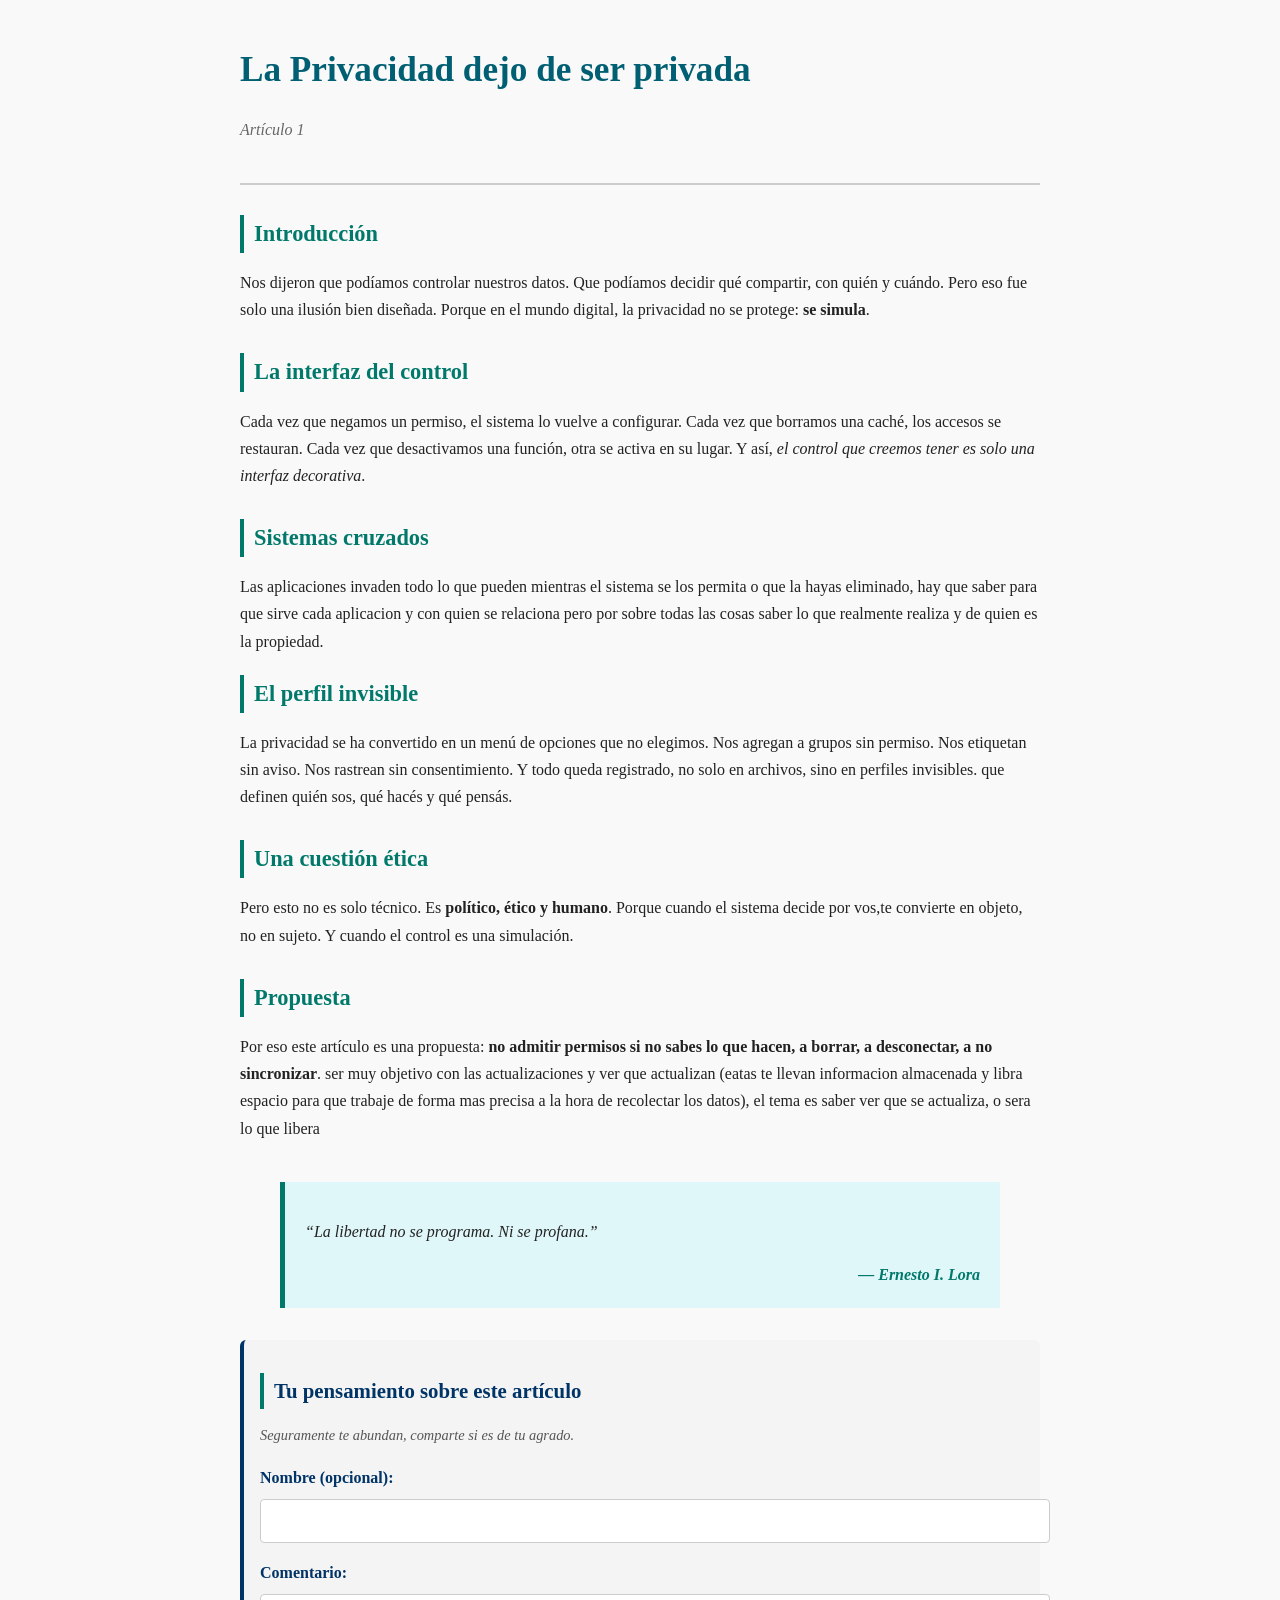
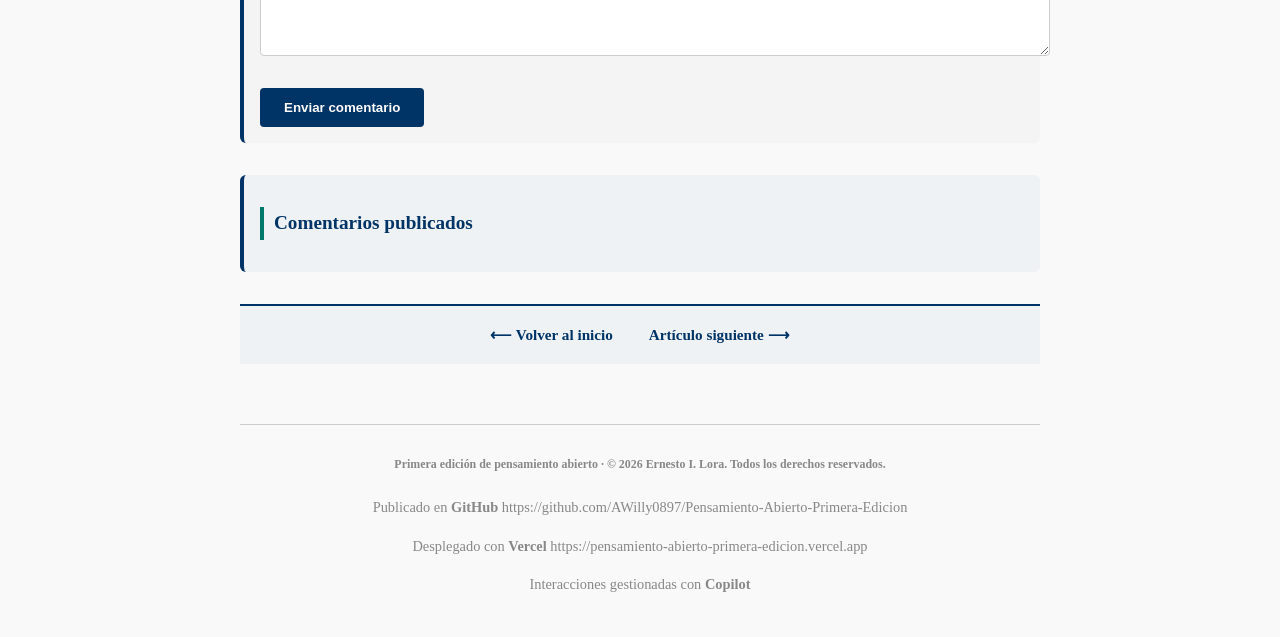
==== articulos/articulo1.html @ 7885b093 "Primer commit" ====
<!DOCTYPE html>
<html lang="es">

<head>
  <meta charset="UTF-8">
  <meta name="viewport" content="width=device-width, initial-scale=1.0">
  <title>La Privacidad se encuentra perdida</title>

  <link rel="stylesheet" href="estilo.css">
  <link rel="stylesheet" href="../css/formulario.css">
  <link rel="stylesheet" href="../css/comentarios-publicados.css">
  <link rel="icon" href="../Favicon.ico" type="image/x-icon">

  <!-- Metadatos Open Graph -->
  <meta property="og:title" content="La Privacidad se encuentra perdida">
  <meta property="og:description" content="El Aguila avista la ilusión, Un control perdido, Las condiciones que la tecgnologia te impone.">
  <meta property="og:image" content="https://pensamiento-abierto-primera-edicion.vercel.app/img/calva2.jpg">
  <meta property="og:url" content="https://pensamiento-abierto-primera-edicion.vercel.app/articulos/articulo1.html">
  <meta property="og:type" content="article">
</head>

<body>

  <header role="banner" aria-label="Encabezado principal del artículo">
    <h1>La Privacidad dejo de ser privada</h1>
    <p class="articulo" aria-label="Número de artículo">Artículo 1</p>
  </header>

  <main role="main" aria-label="Contenido principal del artículo">

    <article>
      
    <section aria-labelledby="intro">
      <h2 id="intro">Introducción</h2>
      <p>Nos dijeron que podíamos controlar nuestros datos. Que podíamos decidir qué compartir, con quién y cuándo. Pero eso fue solo una ilusión bien diseñada. 
        Porque en el mundo digital, la privacidad no se protege: <strong>se simula</strong>.</p>
    </section>

    <section aria-labelledby="interfaz">
      <h2 id="interfaz">La interfaz del control</h2>
      <p>Cada vez que negamos un permiso, el sistema lo vuelve a configurar. Cada vez que borramos una caché, los accesos se restauran. Cada vez que desactivamos una función, 
        otra se activa en su lugar. Y así, <em>el control que creemos tener es solo una interfaz decorativa</em>.</p>
    </section>

    <section aria-labelledby="sistemas">
      <h2 id="sistemas">Sistemas cruzados</h2>
      <p>Las aplicaciones invaden todo lo que pueden mientras el sistema se los permita o que la hayas eliminado, hay que saber para que sirve cada aplicacion y 
        con quien se relaciona pero por sobre todas las cosas saber lo que realmente realiza y de quien es la propiedad.</p> 

    <section aria-labelledby="perfil">
      <h2 id="perfil">El perfil invisible</h2>
      <p>La privacidad se ha convertido en un menú de opciones que no elegimos. Nos agregan a grupos sin permiso. Nos etiquetan sin aviso. Nos rastrean sin consentimiento. 
        Y todo queda registrado, no solo en archivos, sino en perfiles invisibles. que definen quién sos, qué hacés y qué pensás.</p>
    </section>

    <section aria-labelledby="etica">
      <h2 id="etica">Una cuestión ética</h2>
      <p>Pero esto no es solo técnico. Es <strong>político, ético y humano</strong>. Porque cuando el sistema decide por vos,te convierte en objeto, no en sujeto. 
        Y cuando el control es una simulación.</p>
    </section>

    <section aria-labelledby="propuesta">
      <h2 id="propuesta">Propuesta</h2>
      <p>Por eso este artículo es una propuesta: <strong>no admitir permisos si no sabes lo que hacen, a borrar, a desconectar, a no sincronizar</strong>. 
        ser muy objetivo con las actualizaciones y ver que actualizan (eatas te llevan informacion almacenada y libra espacio para que trabaje de forma mas precisa 
        a la hora de recolectar los datos), el tema es saber ver que se actualiza, o sera lo que libera</p>
    </section>

    </article>
    
    <blockquote aria-label="Cita destacada">
      <p>“La libertad no se programa. Ni se profana.”</p>
      <cite class="firma">— Ernesto I. Lora</cite>
    </blockquote>
    
  </main>

  <!-- Incluir formulario -->
  <div id="bloque-formulario"></div>

  <!-- Comentarios publicados -->
  <section id="comentarios-publicados" class="comentarios-publicados">
    <h2>Comentarios publicados</h2>
    <ul id="lista-publicados"></ul>
  </section>

  <nav class="navegacion-articulos" role="navigation" aria-label="Navegación entre artículos">
    <ul>
      <li>
        <a href="../index.html" aria-label="Ir al inicio">⟵ Volver al inicio</a>
      </li>
      <li>
        <a href="articulo2.html" aria-label="Ir al artículo siguiente">Artículo siguiente ⟶</a>
      </li>
    </ul>
  </nav>

  <!-- Footer -->
  <div id="bloque-footer"></div>

  <!-- Scripts -->
  <script src="../js/comentarios.js"></script>
  <script src="../script.js"></script>
  <script>
    // Cargar el formulario y el footer como componentes
    fetch("../componentes/formulario-comentario.html")
      .then(res => res.text())
      .then(html => {
        document.getElementById("bloque-formulario").innerHTML = html;
      });

    fetch("../componentes/footer.html")
      .then(res => res.text())
      .then(html => {
        document.getElementById("bloque-footer").innerHTML = html;
      });
  </script>
</body>
</html>
---- articulos/estilo.css ----
/* Fuente y estructura general */
body {
  font-family: 'Georgia', serif;
  background-color: #f9f9f9;
  color: #222;
  margin: 40px auto;
  max-width: 800px;
  line-height: 1.7;
  padding: 0 20px;
}

/* Encabezado */
header[role="banner"] {
  border-bottom: 2px solid #ccc;
  padding-bottom: 10px;
  margin-bottom: 30px;
}

header h1 {
  color: #005f73;
  font-size: 2.2em;
  margin-bottom: 0;
}

.articulo {
  font-style: italic;
  color: #666;
  margin-bottom: 30px;
}

/* Navegación (si se usa) */
nav[role="navigation"] {
  margin-bottom: 20px;
  font-size: 0.95em;
}

/* Contenido principal */
main[role="main"] {
  outline: none;
}

section {
  margin-bottom: 30px;
}

section h2 {
  font-size: 1.4em;
  color: #00796b;
  margin-bottom: 10px;
  border-left: 4px solid #00796b;
  padding-left: 10px;
}

section p {
  margin-bottom: 20px;
}

/* Cita destacada */
blockquote[aria-label] {
  margin-top: 40px;
  padding: 20px;
  background-color: #e0f7fa;
  border-left: 5px solid #00796b;
  font-style: italic;
}

.firma {
  display: block;
  margin-top: 10px;
  text-align: right;
  font-weight: bold;
  color: #00796b;
}

/* Bloque de navegación entre artículos */
.navegacion-articulos {
  margin-top: 2rem;
  padding: 1rem;
  background-color: #eef2f5;   /* Fondo suave para diferenciarlo */
  border-top: 2px solid #003366; /* Línea superior para separar visualmente */
  text-align: center;
}

.navegacion-articulos ul {
  list-style: none;   /* Quitar viñetas */
  padding: 0;
  margin: 0;
}

.navegacion-articulos li {
  display: inline-block; /* Enlaces en línea */
  margin: 0 1rem;
}

.navegacion-articulos a {
  color: #003366;          /* Color sobrio y consistente */
  font-weight: bold;       /* Resaltar enlaces */
  text-decoration: none;   /* Sin subrayado por defecto */
}

.navegacion-articulos a:hover,
.navegacion-articulos a:focus {
  text-decoration: underline;          /* Subrayado al pasar o enfocar */
  outline: 2px dashed #005f73;         /* Contorno accesible para teclado */
  outline-offset: 4px;
}


/* Pie de página */
footer[role="contentinfo"] {
  margin-top: 60px;
  font-size: 0.9em;
  color: #888;
  text-align: center;
  border-top: 1px solid #ccc;
  padding-top: 10px;
}

/* Accesibilidad: foco visible para navegación por teclado */
:focus {
  outline: 2px dashed #005f73;
  outline-offset: 4px;
}

/* Mejora de contraste para enlaces */
a {
  color: #005f73;
  text-decoration: underline;
}

a:focus,
a:hover {
  background-color: #dff0f2;
}

/* Compatibilidad con lectores de pantalla */
[aria-label] {
  position: relative;
}

/* Evitar que aria-hidden afecte visualmente */
[aria-hidden="true"] {
  visibility: hidden;
}
---- css/formulario.css ----
.formulario-testimonial {
  margin-top: 2rem;
  padding: 1rem;
  background-color: #f4f4f4;
  border-left: 4px solid #003366;
  border-radius: 6px;
}

.formulario-testimonial h2 {
  font-size: 1.3rem;
  color: #003366;
  margin-bottom: 0.5rem;
}

.intro-formulario,
.nota-etica {
  font-size: 0.9rem;
  color: #555;
  margin-bottom: 1rem;
  font-style: italic;
}

form label {
  display: block;
  margin-top: 1rem;
  font-weight: bold;
  color: #003366;
}

form input,
form textarea {
  width: 100%;
  padding: 0.75rem;
  margin-top: 0.5rem;
  border: 1px solid #ccc;
  border-radius: 4px;
  font-family: 'Georgia', serif;
  font-size: 1rem;
}

form button {
  margin-top: 1.5rem;
  padding: 0.75rem 1.5rem;
  background-color: #003366;
  color: #fff;
  border: none;
  border-radius: 4px;
  font-weight: bold;
  cursor: pointer;
}

form button:hover {
  background-color: #0055aa;
}
---- css/comentarios-publicados.css ----
.comentarios-publicados {
  margin-top: 2rem;
  padding: 1rem;
  background-color: #eef2f5;
  border-left: 4px solid #003366;
  border-radius: 6px;
}

.comentarios-publicados h2 {
  font-size: 1.2rem;
  color: #003366;
  margin-bottom: 1rem;
}

.comentarios-publicados ul {
  list-style: none;
  padding: 0;
}

.comentarios-publicados li {
  margin-bottom: 1.5rem;
  padding-bottom: 1rem;
  border-bottom: 1px solid #ccc;
}
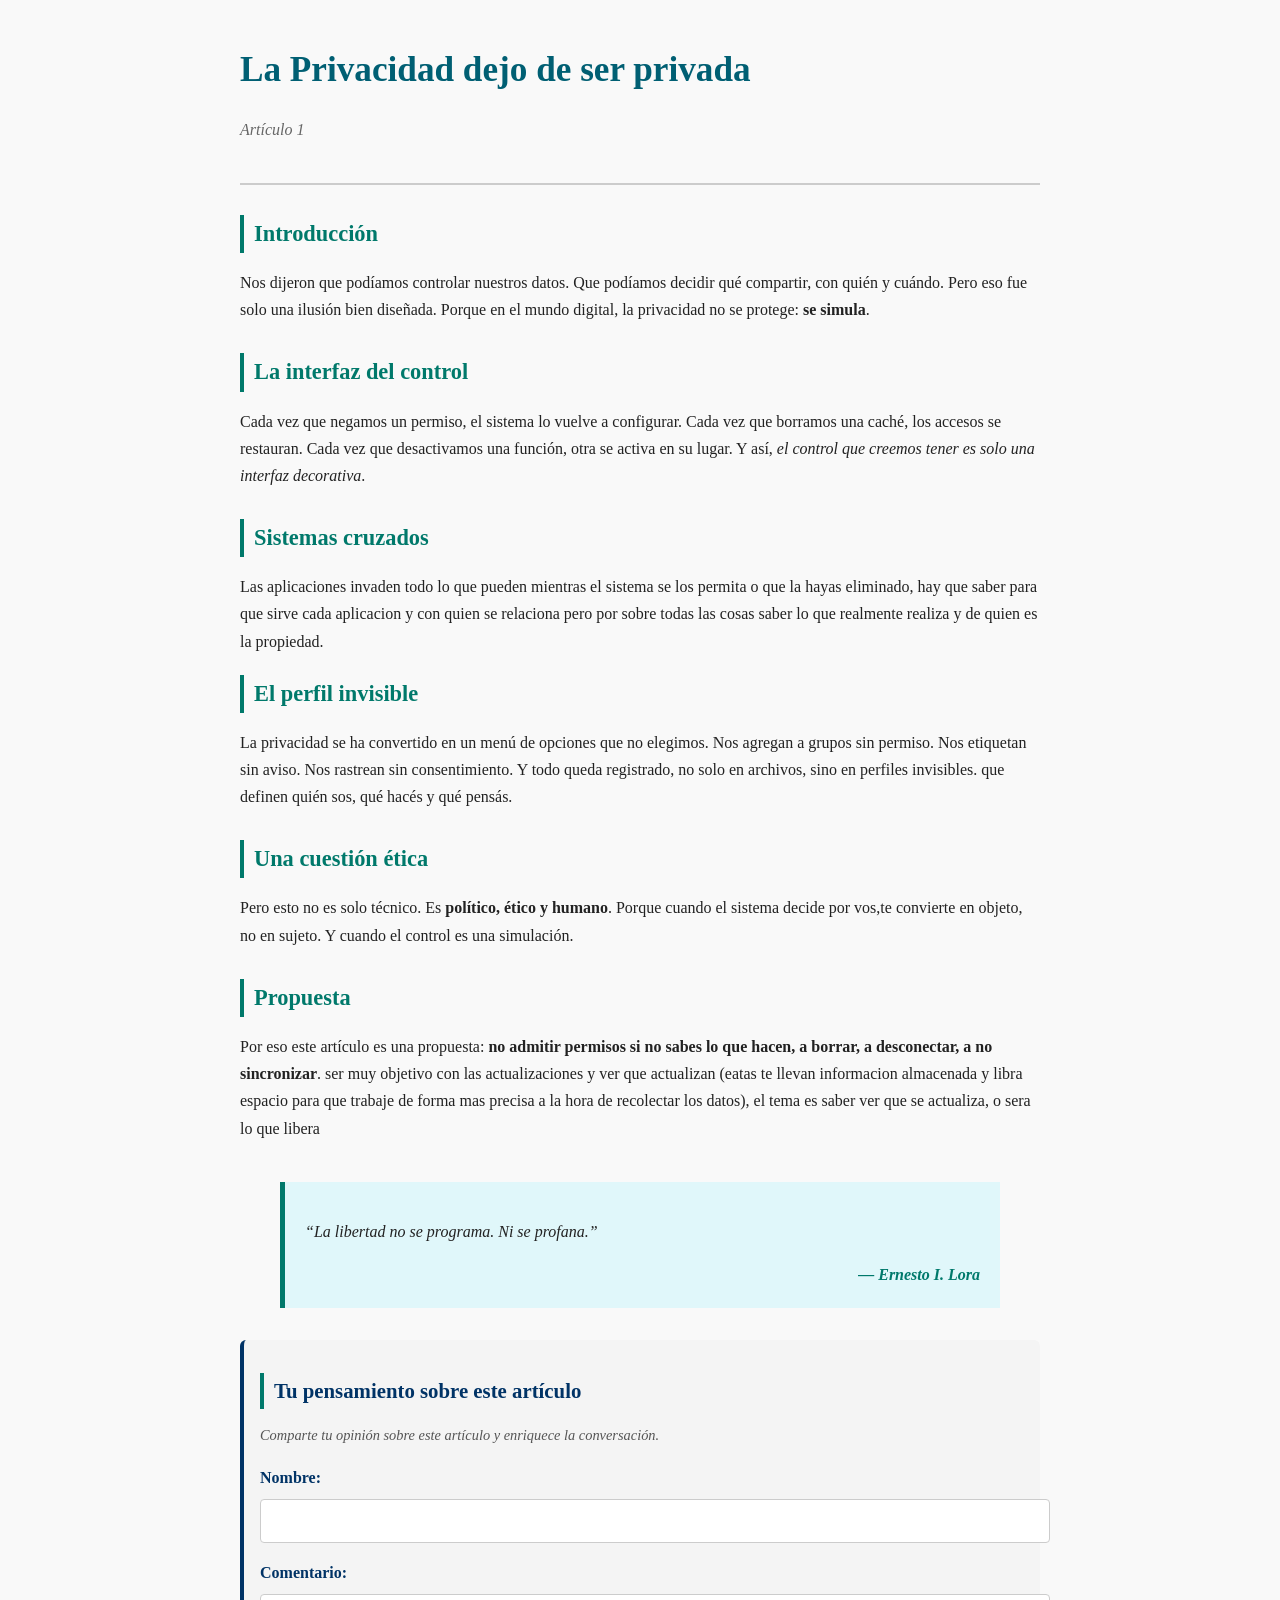
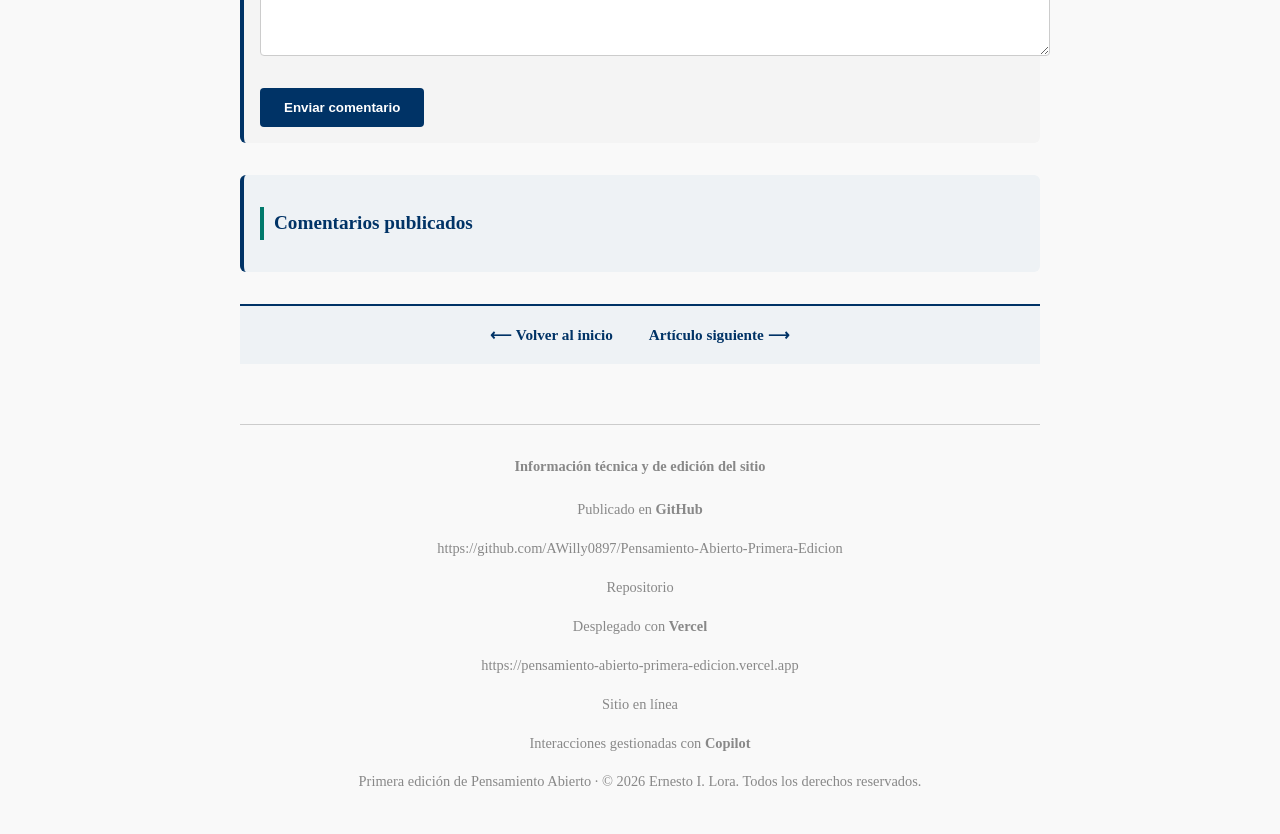
==== commit 60c3c2be: "sin script de carga" ====
--- a/articulos/articulo1.html
+++ b/articulos/articulo1.html
@@ -100,7 +100,6 @@
 
   <!-- Scripts -->
   <script src="../js/comentarios.js"></script>
-  <script src="../script.js"></script>
   <script>
     // Cargar el formulario y el footer como componentes
     fetch("../componentes/formulario-comentario.html")
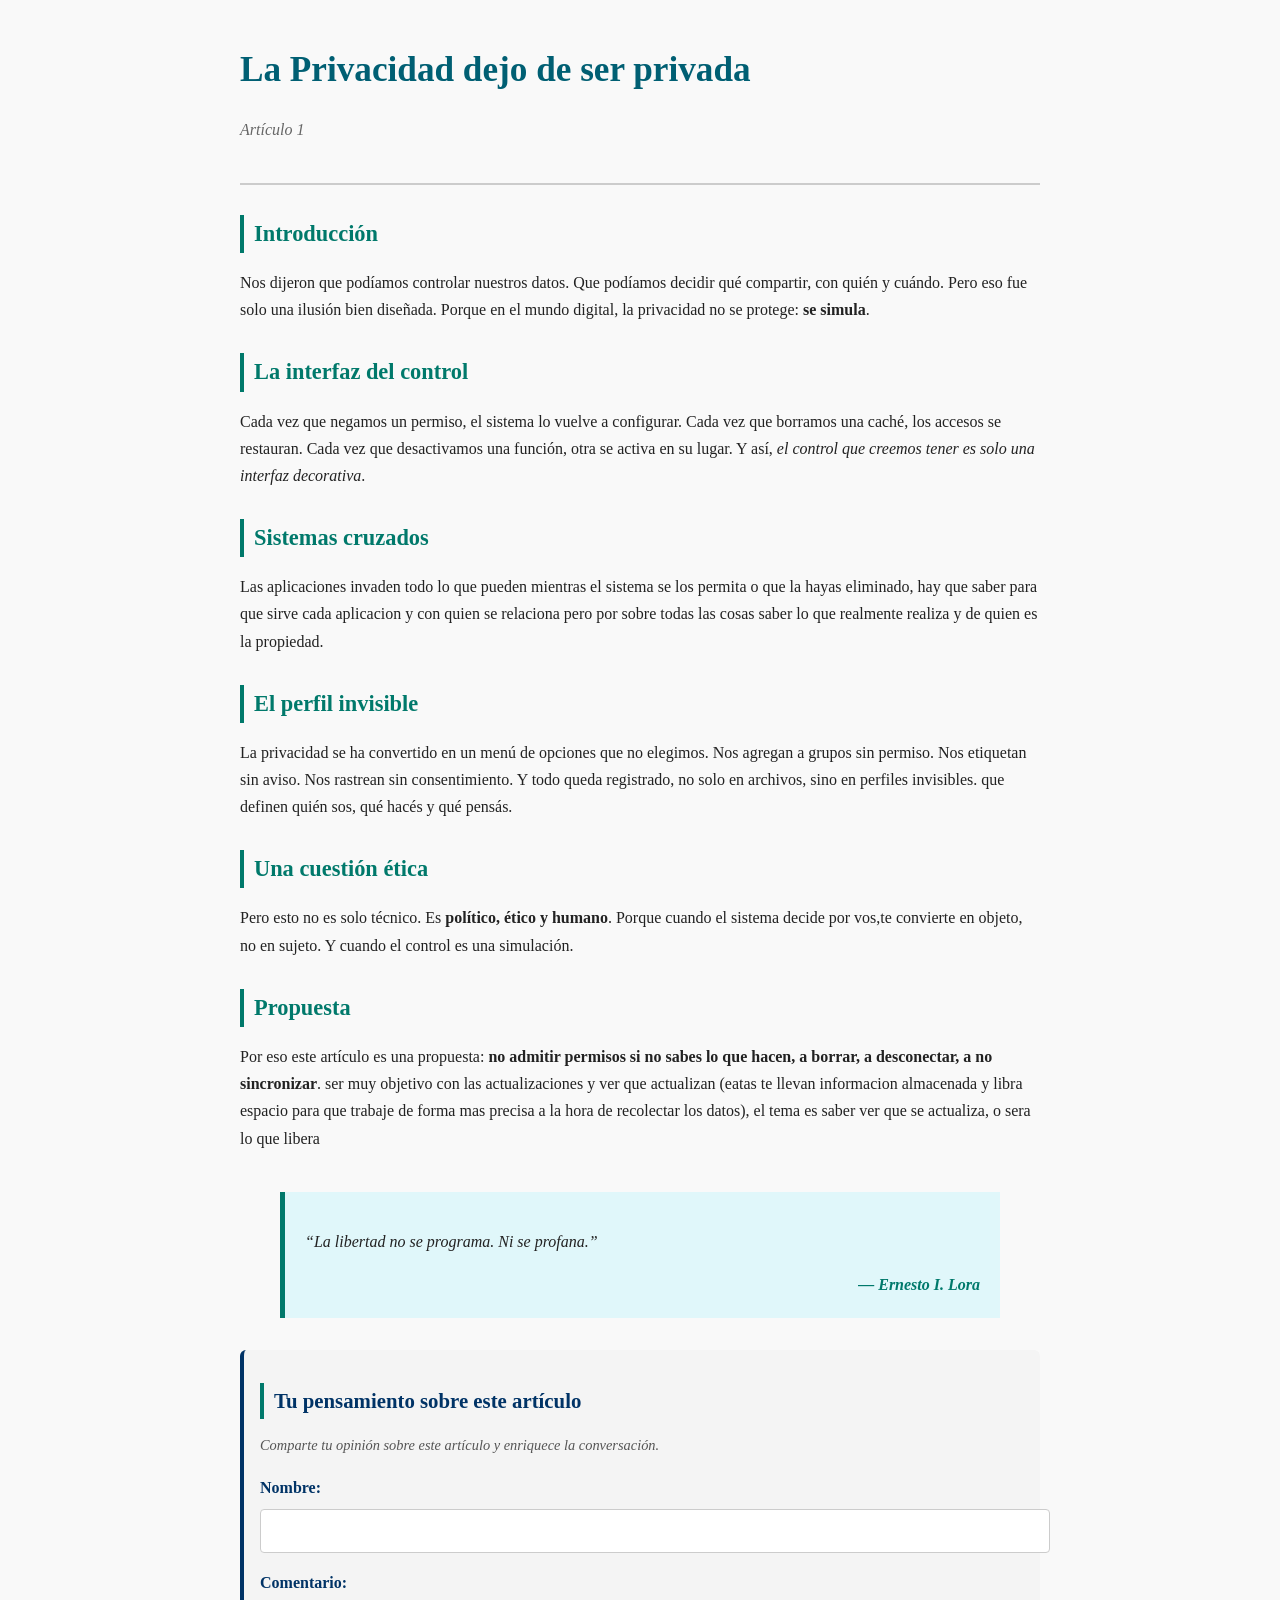
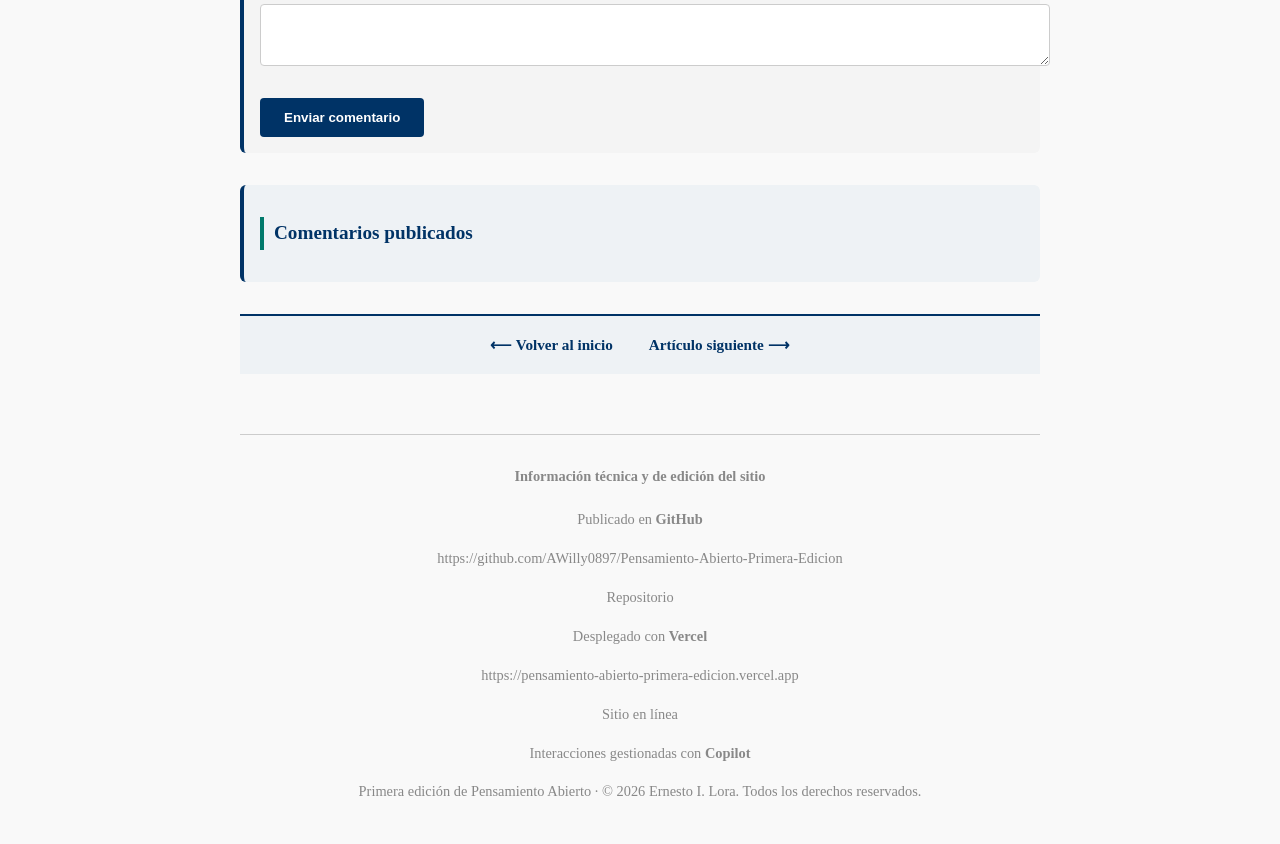
==== commit 39f7c074: "Cambios.md,art1" ====
--- a/articulos/articulo1.html
+++ b/articulos/articulo1.html
@@ -9,7 +9,7 @@
   <link rel="stylesheet" href="estilo.css">
   <link rel="stylesheet" href="../css/formulario.css">
   <link rel="stylesheet" href="../css/comentarios-publicados.css">
-  <link rel="icon" href="../Favicon.ico" type="image/x-icon">
+  <link rel="icon" href="../favicon.ico" type="image/x-icon">
 
   <!-- Metadatos Open Graph -->
   <meta property="og:title" content="La Privacidad se encuentra perdida">
@@ -46,7 +46,7 @@
       <h2 id="sistemas">Sistemas cruzados</h2>
       <p>Las aplicaciones invaden todo lo que pueden mientras el sistema se los permita o que la hayas eliminado, hay que saber para que sirve cada aplicacion y 
         con quien se relaciona pero por sobre todas las cosas saber lo que realmente realiza y de quien es la propiedad.</p> 
-
+    </section>
     <section aria-labelledby="perfil">
       <h2 id="perfil">El perfil invisible</h2>
       <p>La privacidad se ha convertido en un menú de opciones que no elegimos. Nos agregan a grupos sin permiso. Nos etiquetan sin aviso. Nos rastrean sin consentimiento. 
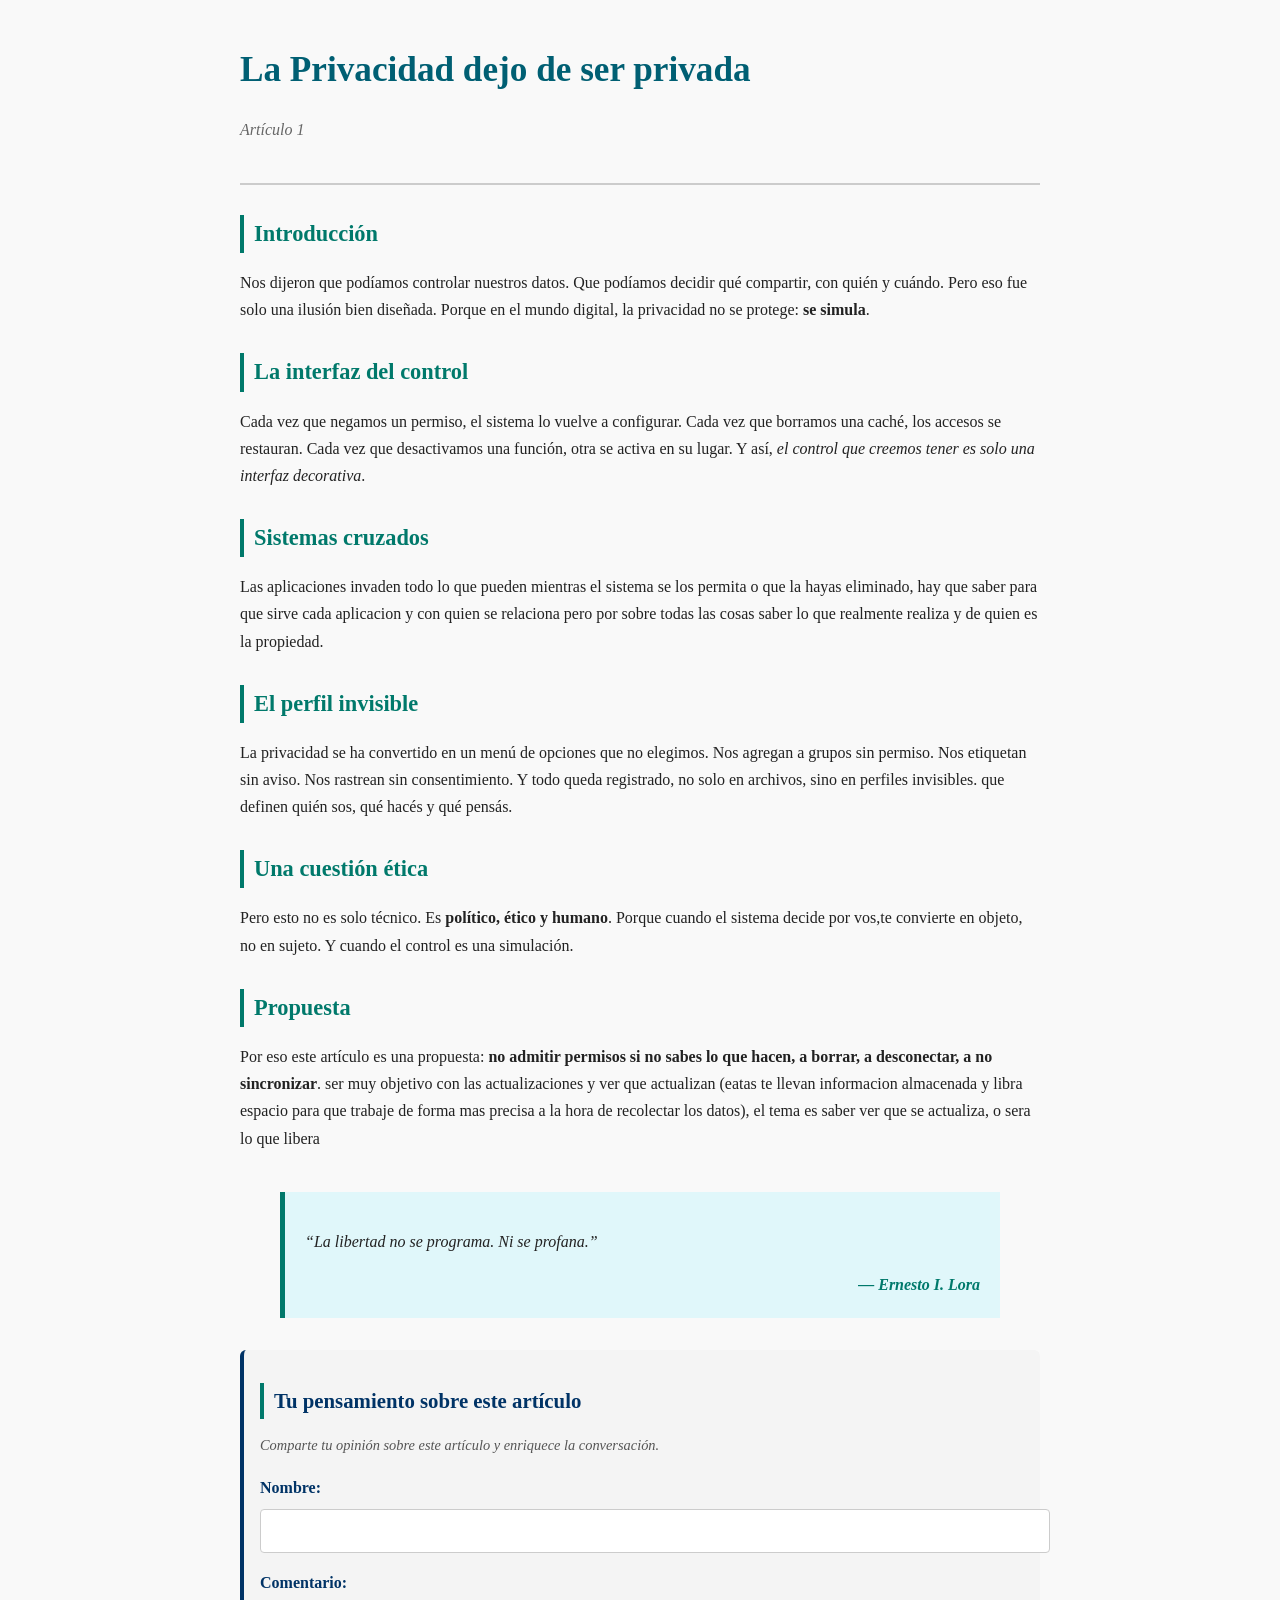
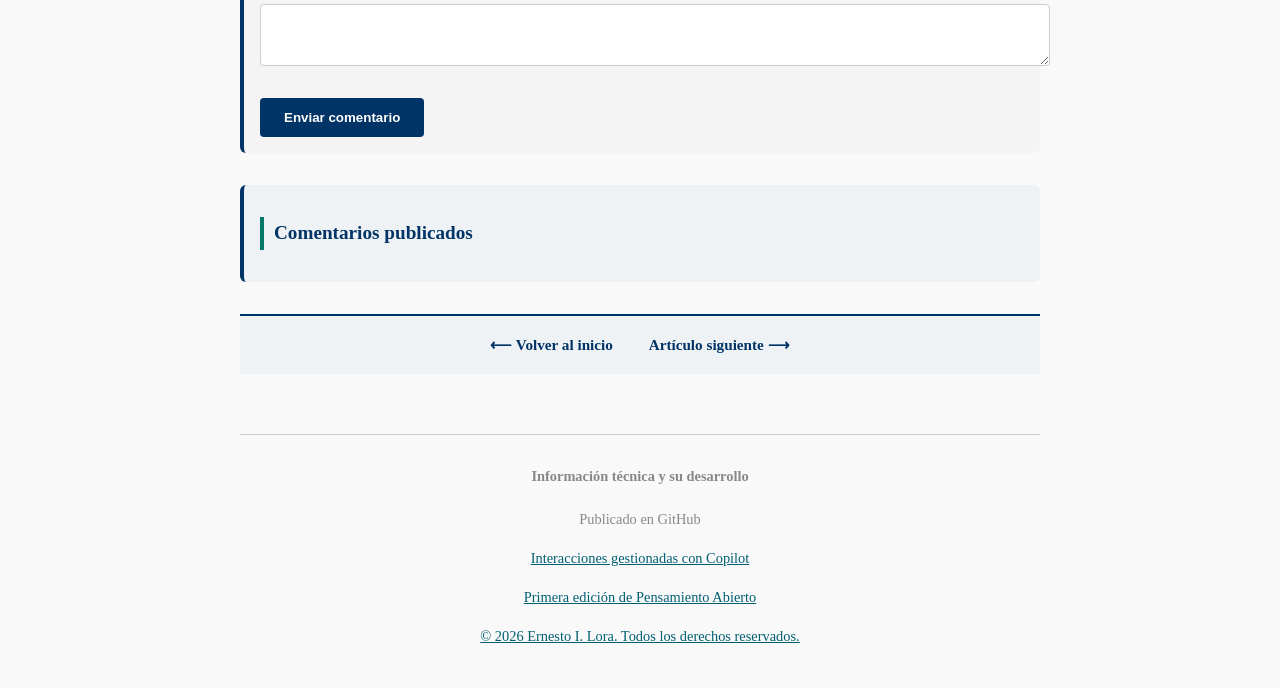
==== commit d0abffba: "reforma css" ====
--- a/articulos/articulo1.html
+++ b/articulos/articulo1.html
@@ -5,18 +5,22 @@
   <meta charset="UTF-8">
   <meta name="viewport" content="width=device-width, initial-scale=1.0">
   <title>La Privacidad se encuentra perdida</title>
-
   <link rel="stylesheet" href="estilo.css">
   <link rel="stylesheet" href="../css/formulario.css">
   <link rel="stylesheet" href="../css/comentarios-publicados.css">
   <link rel="icon" href="../favicon.ico" type="image/x-icon">
-
   <!-- Metadatos Open Graph -->
   <meta property="og:title" content="La Privacidad se encuentra perdida">
-  <meta property="og:description" content="El Aguila avista la ilusión, Un control perdido, Las condiciones que la tecgnologia te impone.">
-  <meta property="og:image" content="https://pensamiento-abierto-primera-edicion.vercel.app/img/calva2.jpg">
-  <meta property="og:url" content="https://pensamiento-abierto-primera-edicion.vercel.app/articulos/articulo1.html">
+  <meta property="og:description" content="El Aguila avista, Un ave imponente.">
+  <meta property="og:image" content="https://awilly0897.github.io/Pensamiento-Abierto-Primera-Edicion/img/calva2.jpg">
+  <meta property="og:url" content="https://awilly0897.github.io/Pensamiento-Abierto-Primera-Edicion/articulos/articulo1.html">
   <meta property="og:type" content="article">
+
+  <!-- Artículo 1 -->
+<meta name="twitter:card" content="summary_large_image">
+<meta name="twitter:title" content="La Privacidad se encuentra perdida">
+<meta name="twitter:description" content="El Aguila avista la presa, como la tegnologia al que entretiene.">
+<meta name="twitter:image" content="https://awilly0897.github.io/Pensamiento-Abierto-Primera-Edicion/img/calva2.jpg">
 </head>
 
 <body>
--- a/articulos/estilo.css
+++ b/articulos/estilo.css
@@ -141,4 +141,4 @@
 /* Evitar que aria-hidden afecte visualmente */
 [aria-hidden="true"] {
   visibility: hidden;
-}
+}
--- a/css/formulario.css
+++ b/css/formulario.css
@@ -51,4 +51,4 @@
 
 form button:hover {
   background-color: #0055aa;
-}
+}
--- a/css/comentarios-publicados.css
+++ b/css/comentarios-publicados.css
@@ -21,4 +21,4 @@
   margin-bottom: 1.5rem;
   padding-bottom: 1rem;
   border-bottom: 1px solid #ccc;
-}
+}
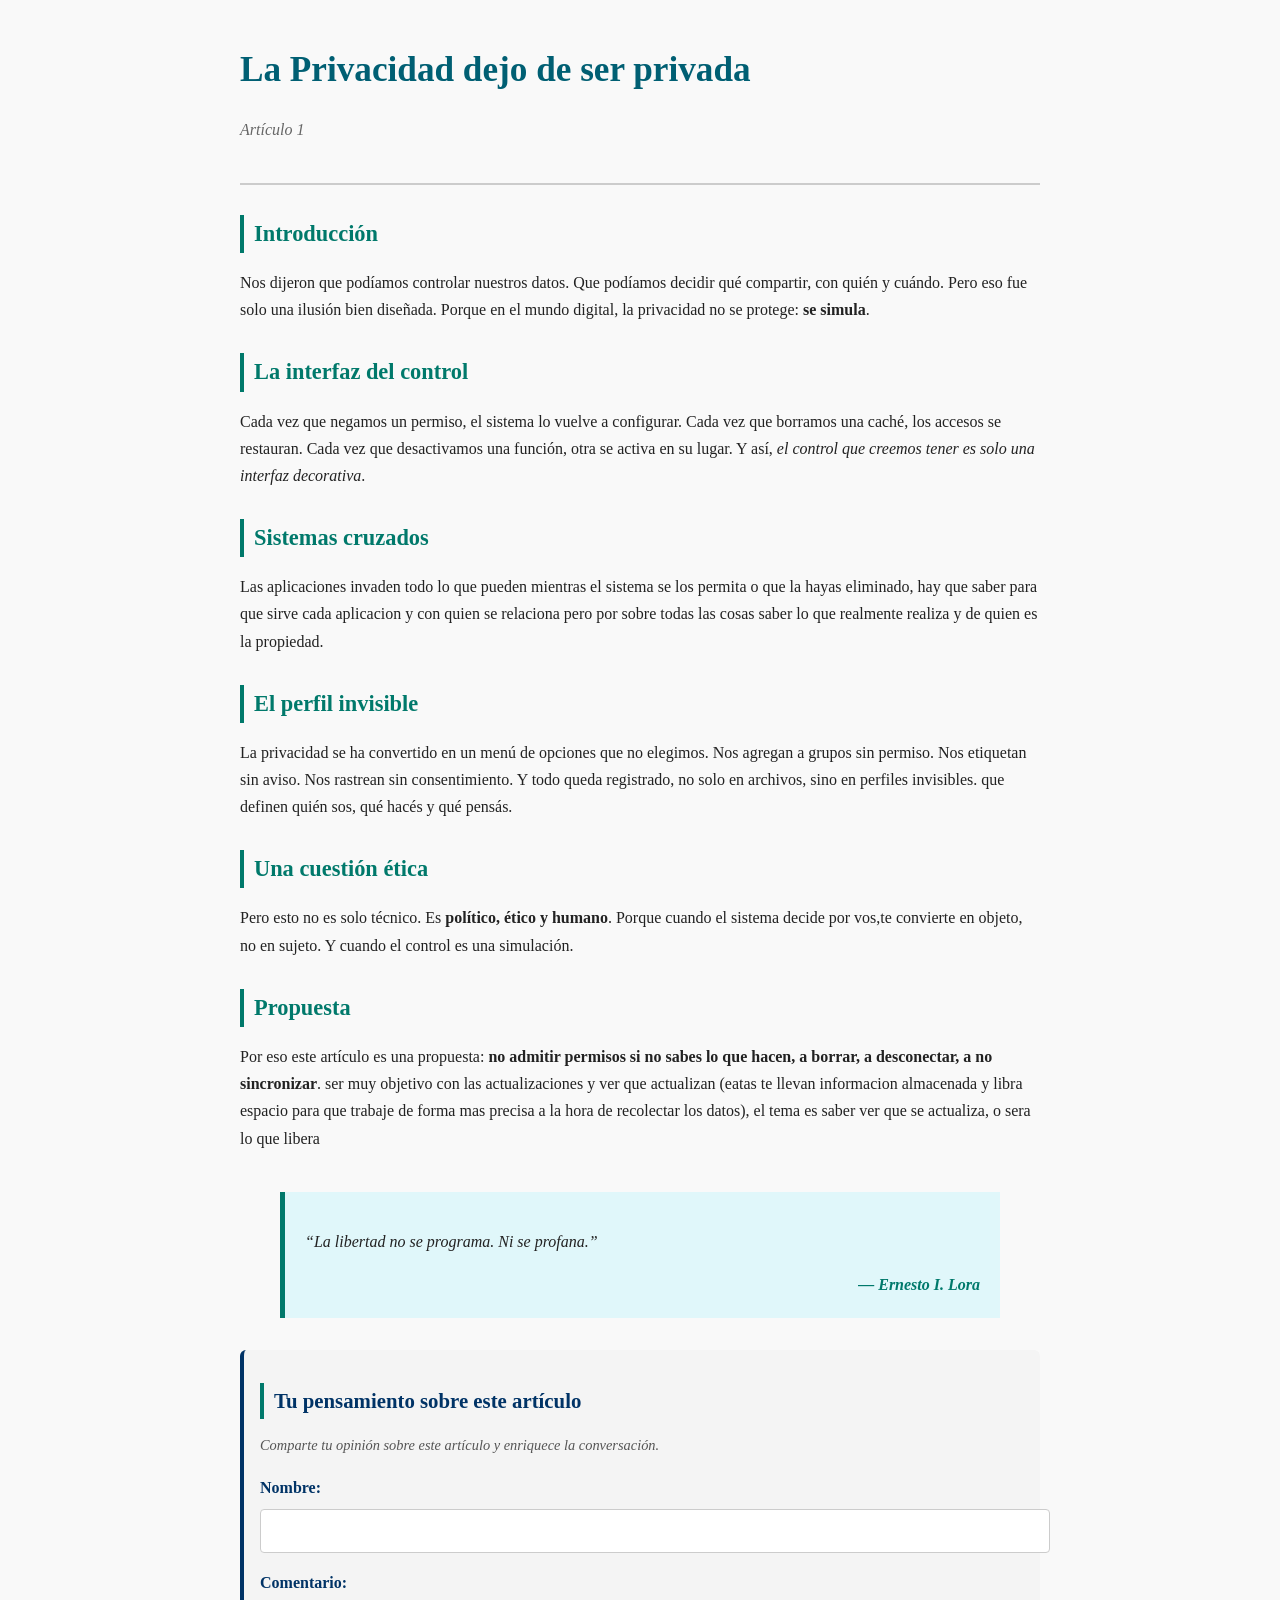
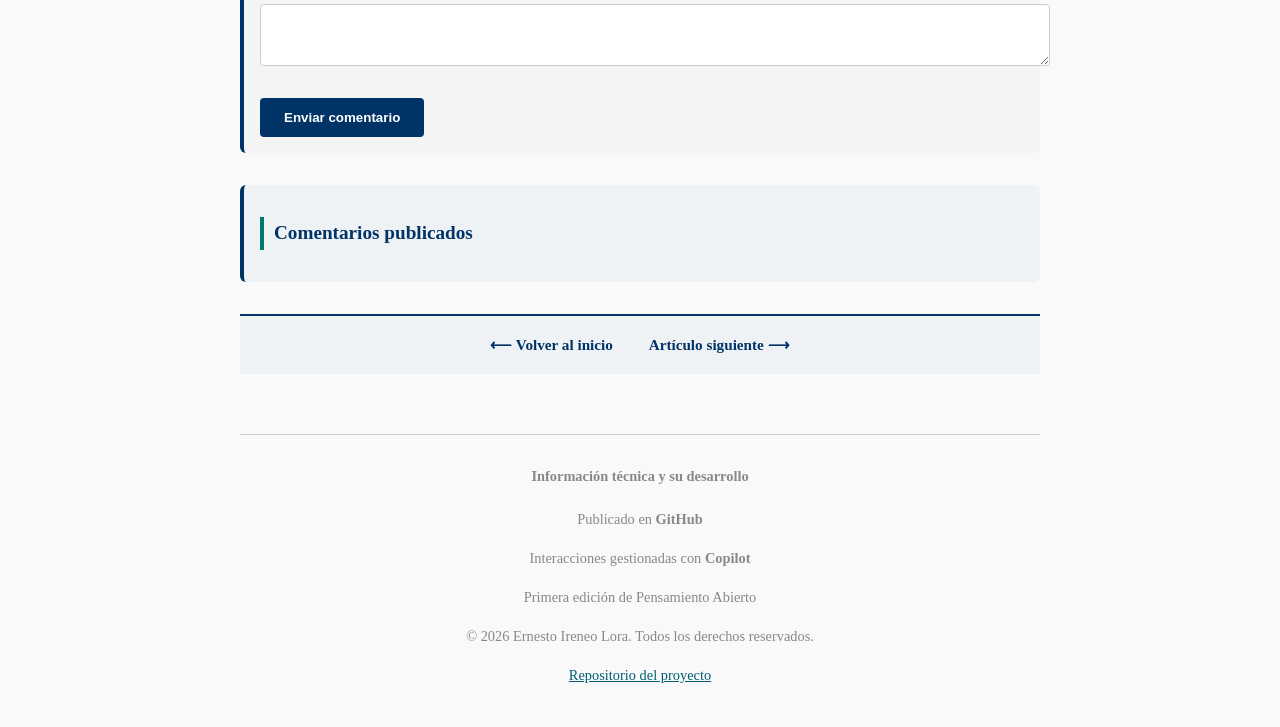
==== commit 913375f4: "listo" ====
--- a/articulos/articulo1.html
+++ b/articulos/articulo1.html
@@ -99,9 +99,18 @@
     </ul>
   </nav>
 
-  <!-- Footer -->
-  <div id="bloque-footer"></div>
-
+  <!-- Footer unificado -->
+  <footer class="footer-principal" role="contentinfo" aria-label="Información técnica y de edición">
+    <h4>Información técnica y su desarrollo</h4>
+    <p>Publicado en <strong>GitHub</strong></p>
+    <p>Interacciones gestionadas con <strong>Copilot</strong></p>
+    <p>Primera edición de Pensamiento Abierto</p>
+    <p>© 2026 Ernesto Ireneo Lora. Todos los derechos reservados.</p>
+    <a href="https://github.com/AWilly0897/Pensamiento-Abierto-Primera-Edicion" target="_blank">
+      Repositorio del proyecto
+    </a>
+  </footer>
+  
   <!-- Scripts -->
   <script src="../js/comentarios.js"></script>
   <script>
@@ -111,13 +120,8 @@
       .then(html => {
         document.getElementById("bloque-formulario").innerHTML = html;
       });
+  </script>
+  </body>
+  
+  </html>
 
-    fetch("../componentes/footer.html")
-      .then(res => res.text())
-      .then(html => {
-        document.getElementById("bloque-footer").innerHTML = html;
-      });
-  </script>
-</body>
-</html>
-
